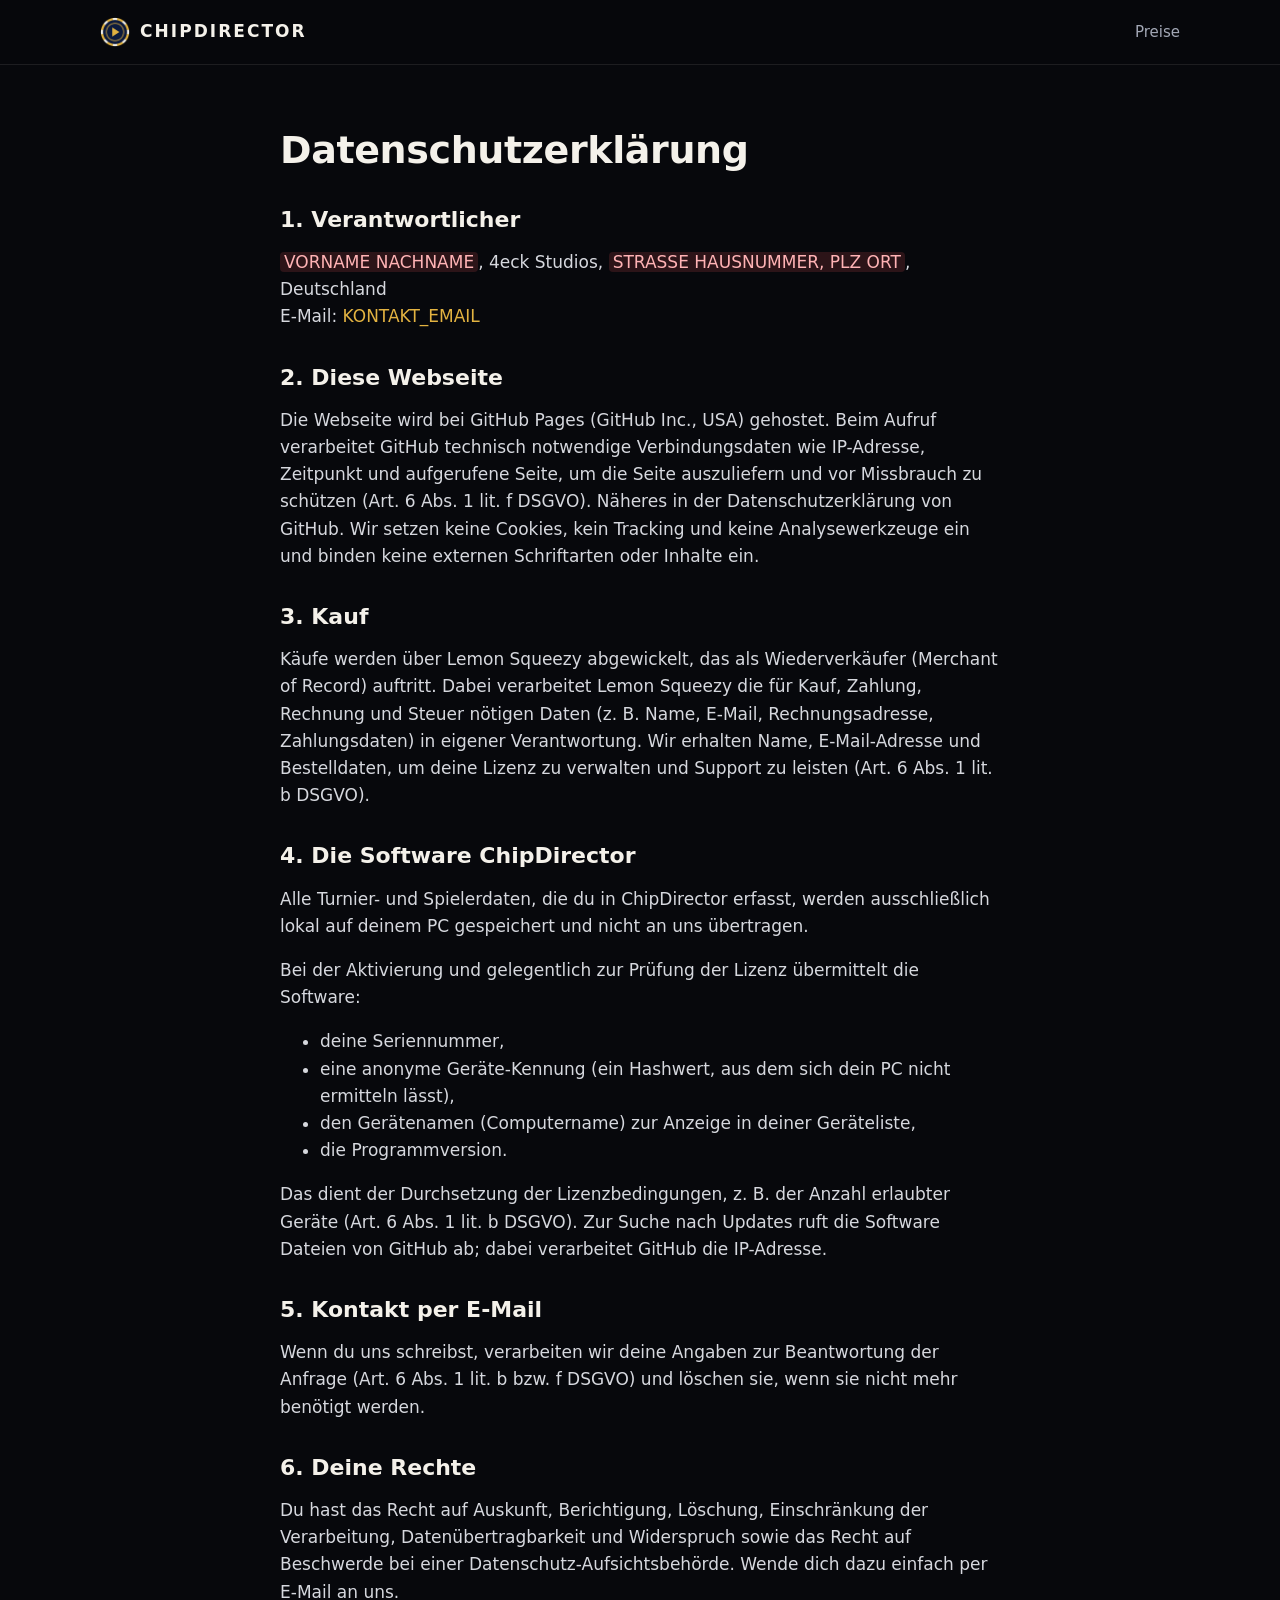
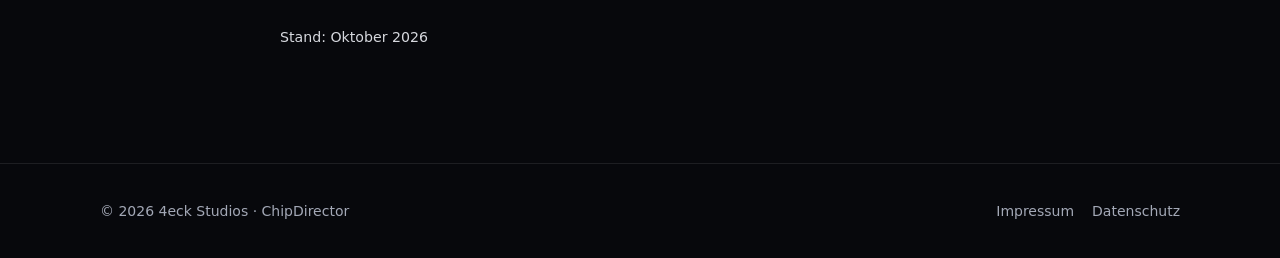
==== datenschutz.html @ cff4b78f "Webseite (statisch, für GitHub Pages) mit Impressum/Datenschutz-Platzhaltern Co-Authored-By: Claude " ====
<!doctype html>
<html lang="de">
  <head>
    <meta charset="utf-8" />
    <meta name="viewport" content="width=device-width, initial-scale=1" />
    <title>Datenschutz – ChipDirector</title>
    <meta name="robots" content="noindex, follow" />
    <link rel="icon" type="image/png" href="assets/favicon.png" />
    <link rel="stylesheet" href="styles.css" />
  </head>
  <body>
    <header class="site-header">
      <div class="wrap">
        <a class="brand" href="./"><img src="assets/favicon.png" alt="" width="30" height="30" />ChipDirector</a>
        <nav class="nav"><a href="./#preise">Preise</a></nav>
      </div>
    </header>

    <main class="wrap legal">
      <h1>Datenschutzerklärung</h1>

      <h2>1. Verantwortlicher</h2>
      <p>
        <span class="placeholder">VORNAME NACHNAME</span>, 4eck Studios,
        <span class="placeholder">STRASSE HAUSNUMMER, PLZ ORT</span>, Deutschland<br />
        E-Mail: <a href="mailto:KONTAKT_EMAIL">KONTAKT_EMAIL</a>
      </p>

      <h2>2. Diese Webseite</h2>
      <p>
        Die Webseite wird bei GitHub Pages (GitHub Inc., USA) gehostet. Beim Aufruf verarbeitet GitHub
        technisch notwendige Verbindungsdaten wie IP-Adresse, Zeitpunkt und aufgerufene Seite, um die Seite
        auszuliefern und vor Missbrauch zu schützen (Art. 6 Abs. 1 lit. f DSGVO). Näheres in der
        Datenschutzerklärung von GitHub. Wir setzen keine Cookies, kein Tracking und keine Analysewerkzeuge
        ein und binden keine externen Schriftarten oder Inhalte ein.
      </p>

      <h2>3. Kauf</h2>
      <p>
        Käufe werden über Lemon Squeezy abgewickelt, das als Wiederverkäufer (Merchant of Record) auftritt.
        Dabei verarbeitet Lemon Squeezy die für Kauf, Zahlung, Rechnung und Steuer nötigen Daten (z. B.
        Name, E-Mail, Rechnungsadresse, Zahlungsdaten) in eigener Verantwortung. Wir erhalten Name,
        E-Mail-Adresse und Bestelldaten, um deine Lizenz zu verwalten und Support zu leisten
        (Art. 6 Abs. 1 lit. b DSGVO).
      </p>

      <h2>4. Die Software ChipDirector</h2>
      <p>
        Alle Turnier- und Spielerdaten, die du in ChipDirector erfasst, werden ausschließlich lokal auf
        deinem PC gespeichert und nicht an uns übertragen.
      </p>
      <p>Bei der Aktivierung und gelegentlich zur Prüfung der Lizenz übermittelt die Software:</p>
      <ul>
        <li>deine Seriennummer,</li>
        <li>eine anonyme Geräte-Kennung (ein Hashwert, aus dem sich dein PC nicht ermitteln lässt),</li>
        <li>den Gerätenamen (Computername) zur Anzeige in deiner Geräteliste,</li>
        <li>die Programmversion.</li>
      </ul>
      <p>
        Das dient der Durchsetzung der Lizenzbedingungen, z. B. der Anzahl erlaubter Geräte
        (Art. 6 Abs. 1 lit. b DSGVO). Zur Suche nach Updates ruft die Software Dateien von GitHub ab;
        dabei verarbeitet GitHub die IP-Adresse.
      </p>

      <h2>5. Kontakt per E-Mail</h2>
      <p>
        Wenn du uns schreibst, verarbeiten wir deine Angaben zur Beantwortung der Anfrage
        (Art. 6 Abs. 1 lit. b bzw. f DSGVO) und löschen sie, wenn sie nicht mehr benötigt werden.
      </p>

      <h2>6. Deine Rechte</h2>
      <p>
        Du hast das Recht auf Auskunft, Berichtigung, Löschung, Einschränkung der Verarbeitung,
        Datenübertragbarkeit und Widerspruch sowie das Recht auf Beschwerde bei einer
        Datenschutz-Aufsichtsbehörde. Wende dich dazu einfach per E-Mail an uns.
      </p>

      <p><small>Stand: Oktober 2026</small></p>
    </main>

    <footer class="site-footer">
      <div class="wrap">
        <span>© 2026 4eck Studios · ChipDirector</span>
        <nav aria-label="Rechtliches">
          <a href="impressum.html">Impressum</a>
          <a href="datenschutz.html">Datenschutz</a>
        </nav>
      </div>
    </footer>
  </body>
</html>
---- styles.css ----
:root {
  --bg: #07080c;
  --bg-2: #0d1018;
  --surface: #141823;
  --surface-2: #1b2030;
  --line: rgba(255, 255, 255, 0.09);
  --text: #f4f1ea;
  --muted: #a3a8b6;
  --gold: #e3b341;
  --gold-2: #f2cf73;
  --green: #34c281;
  --red: #ff5a5f;
  --radius: 16px;
  --max: 1120px;
  --font: "Segoe UI", system-ui, -apple-system, "Helvetica Neue", Arial, sans-serif;
  --font-display: "Bahnschrift", "Segoe UI", system-ui, sans-serif;
}

* {
  box-sizing: border-box;
}

html {
  scroll-behavior: smooth;
}

body {
  margin: 0;
  overflow-x: hidden;
  background: var(--bg);
  color: var(--text);
  font-family: var(--font);
  font-size: 17px;
  line-height: 1.6;
  -webkit-font-smoothing: antialiased;
}

img {
  max-width: 100%;
  display: block;
}

a {
  color: var(--gold);
  text-decoration: none;
}
a:hover {
  text-decoration: underline;
}

.wrap {
  width: 100%;
  max-width: var(--max);
  margin: 0 auto;
  padding: 0 20px;
}

/* --- Header ------------------------------------------------------------- */

.site-header {
  position: sticky;
  top: 0;
  z-index: 10;
  background: rgba(7, 8, 12, 0.82);
  backdrop-filter: blur(12px);
  border-bottom: 1px solid var(--line);
}
.site-header .wrap {
  display: flex;
  align-items: center;
  justify-content: space-between;
  gap: 16px;
  height: 64px;
}
.brand {
  display: flex;
  align-items: center;
  gap: 10px;
  color: var(--text);
  font-family: var(--font-display);
  font-weight: 700;
  letter-spacing: 0.12em;
  text-transform: uppercase;
}
.brand:hover {
  text-decoration: none;
}
.brand img {
  width: 30px;
  height: 30px;
}
.nav {
  display: flex;
  align-items: center;
  gap: 22px;
  font-size: 15px;
}
.nav a {
  color: var(--muted);
}
.nav a:hover {
  color: var(--text);
  text-decoration: none;
}
.nav a.btn-gold,
.nav a.btn-gold:hover {
  color: #1a1407;
}

/* --- Buttons ------------------------------------------------------------ */

.btn {
  display: inline-flex;
  align-items: center;
  justify-content: center;
  gap: 8px;
  padding: 13px 24px;
  border-radius: 999px;
  border: 1px solid transparent;
  font-weight: 650;
  font-size: 16px;
  letter-spacing: 0.02em;
  cursor: pointer;
  transition: transform 0.15s ease, filter 0.15s ease, border-color 0.15s ease;
}
.btn:hover {
  text-decoration: none;
  transform: translateY(-1px);
}
.btn-gold {
  background: linear-gradient(180deg, var(--gold-2), var(--gold));
  color: #1a1407;
}
.btn-gold:hover {
  filter: brightness(1.06);
}
.btn-ghost {
  border-color: rgba(255, 255, 255, 0.2);
  color: var(--text);
}
.btn-ghost:hover {
  border-color: var(--gold);
  color: var(--gold);
}
.btn-small {
  padding: 8px 16px;
  font-size: 14px;
}

/* --- Hero --------------------------------------------------------------- */

.hero {
  position: relative;
  overflow: hidden;
  padding: 80px 0 72px;
  background:
    radial-gradient(900px 500px at 80% -10%, rgba(227, 179, 65, 0.16), transparent 60%),
    radial-gradient(700px 500px at -10% 30%, rgba(52, 194, 129, 0.1), transparent 60%),
    var(--bg);
}
.hero .wrap {
  display: grid;
  grid-template-columns: 1.05fr 1fr;
  gap: 48px;
  align-items: center;
}
.eyebrow {
  display: inline-block;
  margin-bottom: 18px;
  padding: 6px 12px;
  border: 1px solid rgba(227, 179, 65, 0.35);
  border-radius: 999px;
  color: var(--gold-2);
  font-size: 13px;
  font-weight: 600;
  letter-spacing: 0.08em;
  text-transform: uppercase;
}
h1,
h2,
h3 {
  font-family: var(--font-display);
  line-height: 1.15;
  margin: 0;
}
h1 {
  font-size: clamp(36px, 5vw, 58px);
  font-weight: 700;
  letter-spacing: -0.01em;
}
h1 em {
  font-style: normal;
  color: var(--gold);
}
.lead {
  margin: 20px 0 30px;
  max-width: 34em;
  color: var(--muted);
  font-size: 19px;
}
.hero-actions {
  display: flex;
  flex-wrap: wrap;
  gap: 12px;
}
.hero-note {
  margin-top: 16px;
  color: var(--muted);
  font-size: 14px;
}

/* Clock mock-up */
.screen {
  position: relative;
  border-radius: 18px;
  padding: 10px;
  background: linear-gradient(180deg, #2a2f3d, #12151d);
  box-shadow: 0 40px 80px rgba(0, 0, 0, 0.55), 0 0 0 1px rgba(255, 255, 255, 0.06);
}
.screen-inner {
  border-radius: 12px;
  overflow: hidden;
  background:
    radial-gradient(600px 300px at 50% 0%, rgba(227, 179, 65, 0.18), transparent 70%),
    linear-gradient(180deg, #0b0d14, #07080c);
  padding: 22px 22px 18px;
  aspect-ratio: 16 / 10;
  display: grid;
  grid-template-rows: auto 1fr auto;
  gap: 10px;
}
.mock-top {
  display: flex;
  justify-content: space-between;
  font-size: 12px;
  color: var(--muted);
  letter-spacing: 0.12em;
  text-transform: uppercase;
}
.mock-top b {
  color: var(--gold);
  font-weight: 700;
}
.mock-center {
  display: grid;
  place-items: center;
  text-align: center;
}
.mock-level {
  color: var(--gold-2);
  font-size: 13px;
  letter-spacing: 0.3em;
  text-transform: uppercase;
}
.mock-time {
  font-family: var(--font-display);
  font-size: clamp(48px, 8vw, 92px);
  font-weight: 700;
  line-height: 1;
  font-variant-numeric: tabular-nums;
  letter-spacing: 0.02em;
}
.mock-blinds {
  font-size: clamp(16px, 2.2vw, 22px);
  color: var(--text);
}
.mock-blinds span {
  color: var(--muted);
  font-size: 0.75em;
  margin-left: 6px;
}
.mock-bar {
  height: 6px;
  border-radius: 99px;
  background: rgba(255, 255, 255, 0.08);
  overflow: hidden;
  margin-top: 12px;
  width: min(360px, 70%);
}
.mock-bar i {
  display: block;
  height: 100%;
  width: 62%;
  background: linear-gradient(90deg, var(--gold), var(--gold-2));
}
.mock-stats {
  display: grid;
  grid-template-columns: repeat(4, 1fr);
  gap: 8px;
}
.mock-stats div {
  border: 1px solid var(--line);
  border-radius: 10px;
  padding: 8px 10px;
  background: rgba(255, 255, 255, 0.025);
}
.mock-stats small {
  display: block;
  color: var(--muted);
  font-size: 10px;
  letter-spacing: 0.12em;
  text-transform: uppercase;
}
.mock-stats strong {
  font-size: 16px;
}

/* --- Sections ----------------------------------------------------------- */

section {
  padding: 84px 0;
}
.section-alt {
  background: var(--bg-2);
  border-top: 1px solid var(--line);
  border-bottom: 1px solid var(--line);
}
.section-head {
  max-width: 720px;
  margin: 0 auto 48px;
  text-align: center;
}
.section-head h2 {
  font-size: clamp(28px, 3.6vw, 40px);
}
.section-head p {
  margin: 14px 0 0;
  color: var(--muted);
}

.grid {
  display: grid;
  gap: 20px;
}
.grid-3 {
  grid-template-columns: repeat(3, 1fr);
}
.grid-2 {
  grid-template-columns: repeat(2, 1fr);
}

.card {
  border: 1px solid var(--line);
  border-radius: var(--radius);
  background: var(--surface);
  padding: 26px;
}
.card h3 {
  font-size: 20px;
  margin-bottom: 8px;
}
.card p {
  margin: 0;
  color: var(--muted);
  font-size: 16px;
}
.icon {
  display: grid;
  place-items: center;
  width: 44px;
  height: 44px;
  margin-bottom: 16px;
  border-radius: 12px;
  background: rgba(227, 179, 65, 0.12);
  color: var(--gold);
  font-size: 22px;
}

.steps {
  counter-reset: step;
}
.steps .card {
  position: relative;
  padding-top: 56px;
}
.steps .card::before {
  counter-increment: step;
  content: counter(step);
  position: absolute;
  top: 20px;
  left: 26px;
  font-family: var(--font-display);
  font-size: 26px;
  font-weight: 700;
  color: var(--gold);
}

/* --- Pricing ------------------------------------------------------------ */

.pricing {
  max-width: 860px;
  margin: 0 auto;
}
.plan {
  display: flex;
  flex-direction: column;
  gap: 18px;
}
.plan.featured {
  border-color: rgba(227, 179, 65, 0.55);
  background: linear-gradient(180deg, rgba(227, 179, 65, 0.08), var(--surface) 45%);
}
.plan-name {
  font-size: 14px;
  font-weight: 700;
  letter-spacing: 0.14em;
  text-transform: uppercase;
  color: var(--gold-2);
}
.price {
  font-family: var(--font-display);
  font-size: 48px;
  font-weight: 700;
  line-height: 1;
}
.price small {
  font-family: var(--font);
  font-size: 15px;
  font-weight: 400;
  color: var(--muted);
}
.plan ul {
  list-style: none;
  margin: 0;
  padding: 0;
  display: grid;
  gap: 10px;
  color: var(--muted);
  font-size: 16px;
}
.plan li::before {
  content: "✓";
  color: var(--green);
  font-weight: 700;
  margin-right: 10px;
}
.plan .btn {
  margin-top: auto;
}
.pricing-note {
  margin-top: 22px;
  text-align: center;
  color: var(--muted);
  font-size: 14px;
}

/* --- FAQ ---------------------------------------------------------------- */

.faq {
  max-width: 800px;
  margin: 0 auto;
  display: grid;
  gap: 12px;
}
.faq details {
  border: 1px solid var(--line);
  border-radius: 12px;
  background: var(--surface);
  padding: 4px 22px;
}
.faq summary {
  cursor: pointer;
  padding: 16px 0;
  font-weight: 650;
  list-style: none;
}
.faq summary::-webkit-details-marker {
  display: none;
}
.faq summary::after {
  content: "+";
  float: right;
  color: var(--gold);
  font-size: 20px;
  line-height: 1;
}
.faq details[open] summary::after {
  content: "–";
}
.faq details p {
  margin: 0 0 18px;
  color: var(--muted);
}

/* --- CTA + footer ------------------------------------------------------- */

.cta {
  text-align: center;
}
.cta h2 {
  font-size: clamp(28px, 3.6vw, 40px);
  margin-bottom: 14px;
}
.cta p {
  color: var(--muted);
  margin: 0 0 28px;
}

.site-footer {
  border-top: 1px solid var(--line);
  padding: 36px 0;
  color: var(--muted);
  font-size: 14px;
}
.site-footer .wrap {
  display: flex;
  flex-wrap: wrap;
  justify-content: space-between;
  gap: 16px;
}
.site-footer nav {
  display: flex;
  flex-wrap: wrap;
  gap: 18px;
}
.site-footer a {
  color: var(--muted);
}
.site-footer a:hover {
  color: var(--text);
}

/* --- Legal pages -------------------------------------------------------- */

.legal {
  max-width: 760px;
  padding: 64px 20px 96px;
}
.legal h1 {
  font-size: 38px;
  margin-bottom: 28px;
}
.legal h2 {
  font-size: 22px;
  margin: 34px 0 10px;
}
.legal p,
.legal li {
  color: #d6d8de;
}
.placeholder {
  background: rgba(255, 90, 95, 0.15);
  border-radius: 4px;
  padding: 0 4px;
  color: #ffb3b5;
}

/* --- Responsive --------------------------------------------------------- */

@media (max-width: 900px) {
  .hero .wrap,
  .grid-3,
  .grid-2 {
    grid-template-columns: minmax(0, 1fr);
  }
  .screen-inner {
    aspect-ratio: auto;
  }
  .hero {
    padding-top: 48px;
  }
  .nav .hide-sm {
    display: none;
  }
  section {
    padding: 64px 0;
  }
}

@media (max-width: 520px) {
  body {
    font-size: 16px;
  }
  .wrap {
    padding: 0 16px;
  }
  .brand {
    letter-spacing: 0.06em;
  }
  .lead {
    font-size: 17px;
  }
  .hero-actions .btn {
    width: 100%;
  }
  .card {
    padding: 22px;
  }
  .mock-stats {
    grid-template-columns: repeat(2, 1fr);
  }
  .nav {
    gap: 14px;
  }
}
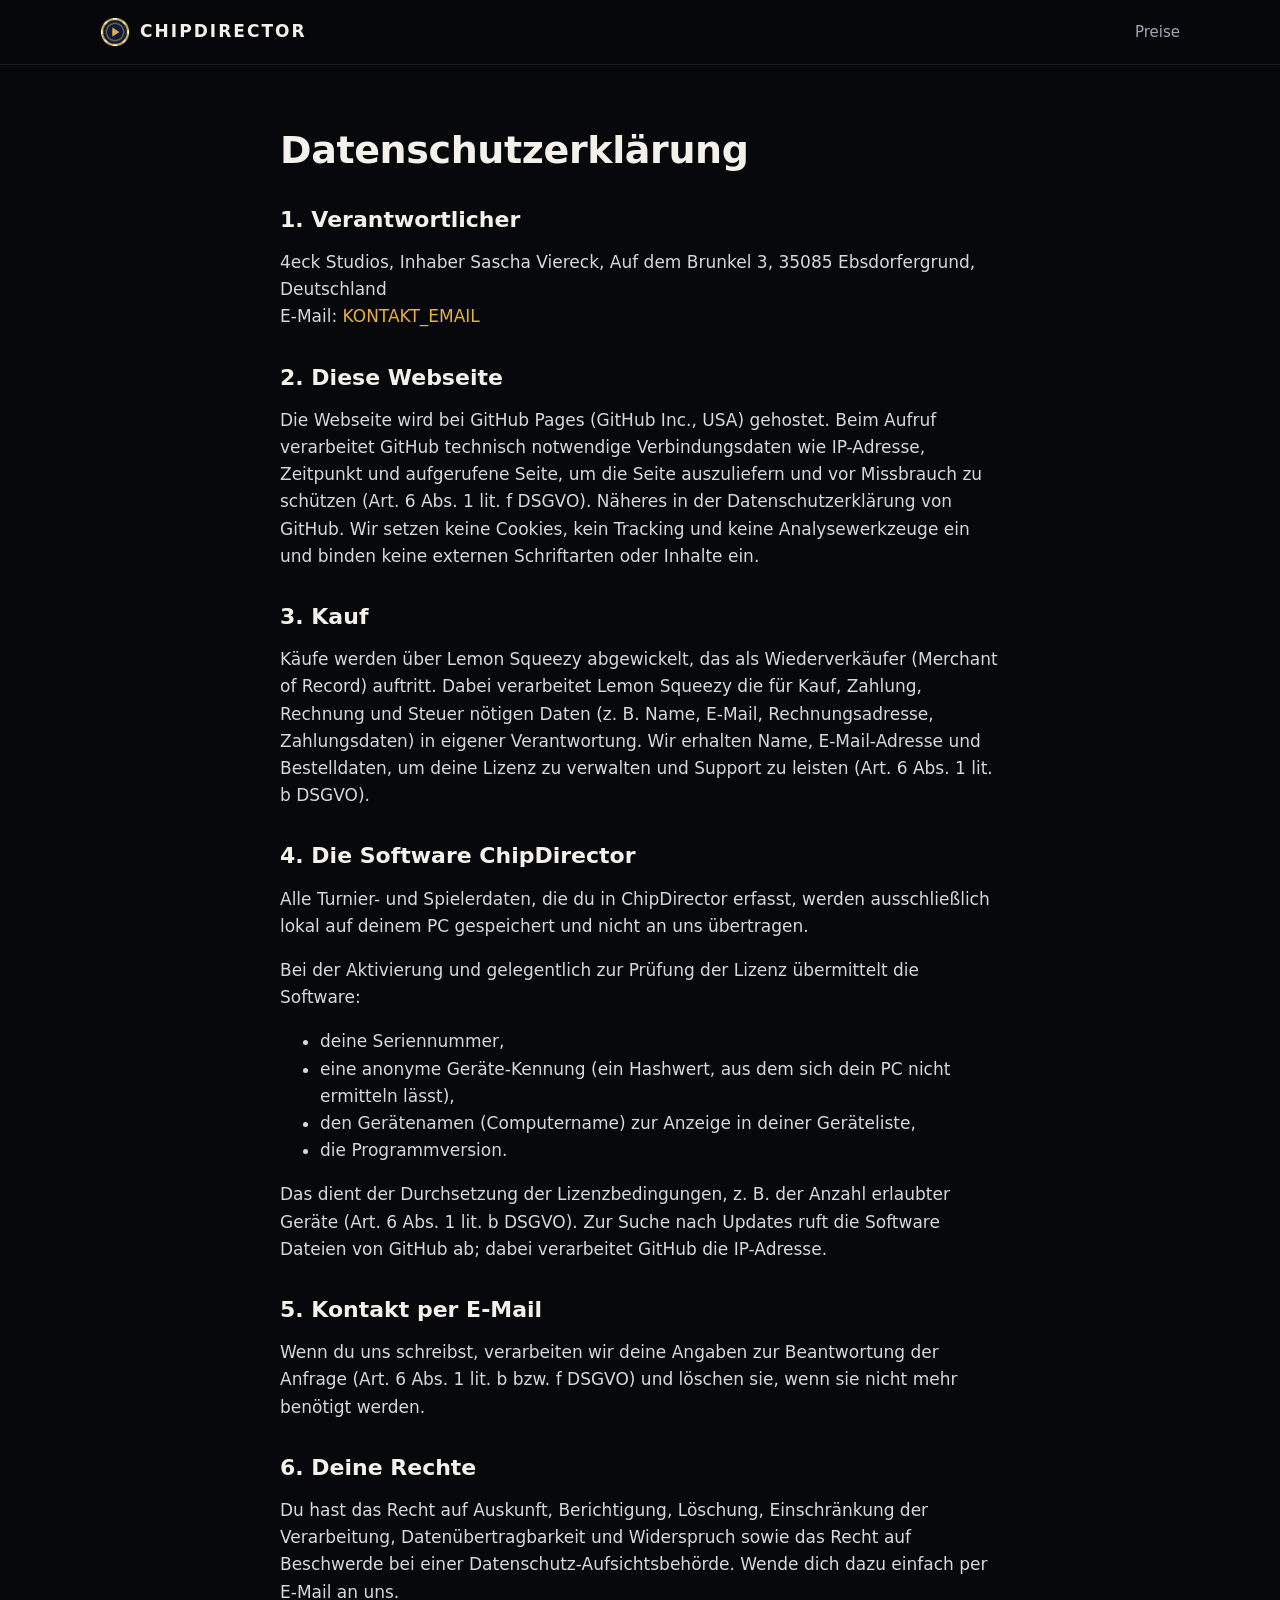
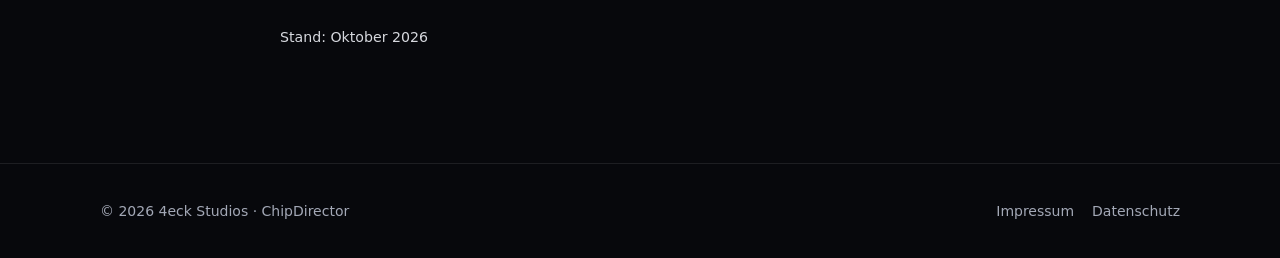
==== commit a0971037: "Webseite: Impressumsdaten 4eck Studios Co-Authored-By: Claude Opus 5.5 <noreply@anthropic.com>" ====
--- a/datenschutz.html
+++ b/datenschutz.html
@@ -21,8 +21,7 @@
 
       <h2>1. Verantwortlicher</h2>
       <p>
-        <span class="placeholder">VORNAME NACHNAME</span>, 4eck Studios,
-        <span class="placeholder">STRASSE HAUSNUMMER, PLZ ORT</span>, Deutschland<br />
+        4eck Studios, Inhaber Sascha Viereck, Auf dem Brunkel 3, 35085 Ebsdorfergrund, Deutschland<br />
         E-Mail: <a href="mailto:KONTAKT_EMAIL">KONTAKT_EMAIL</a>
       </p>
 
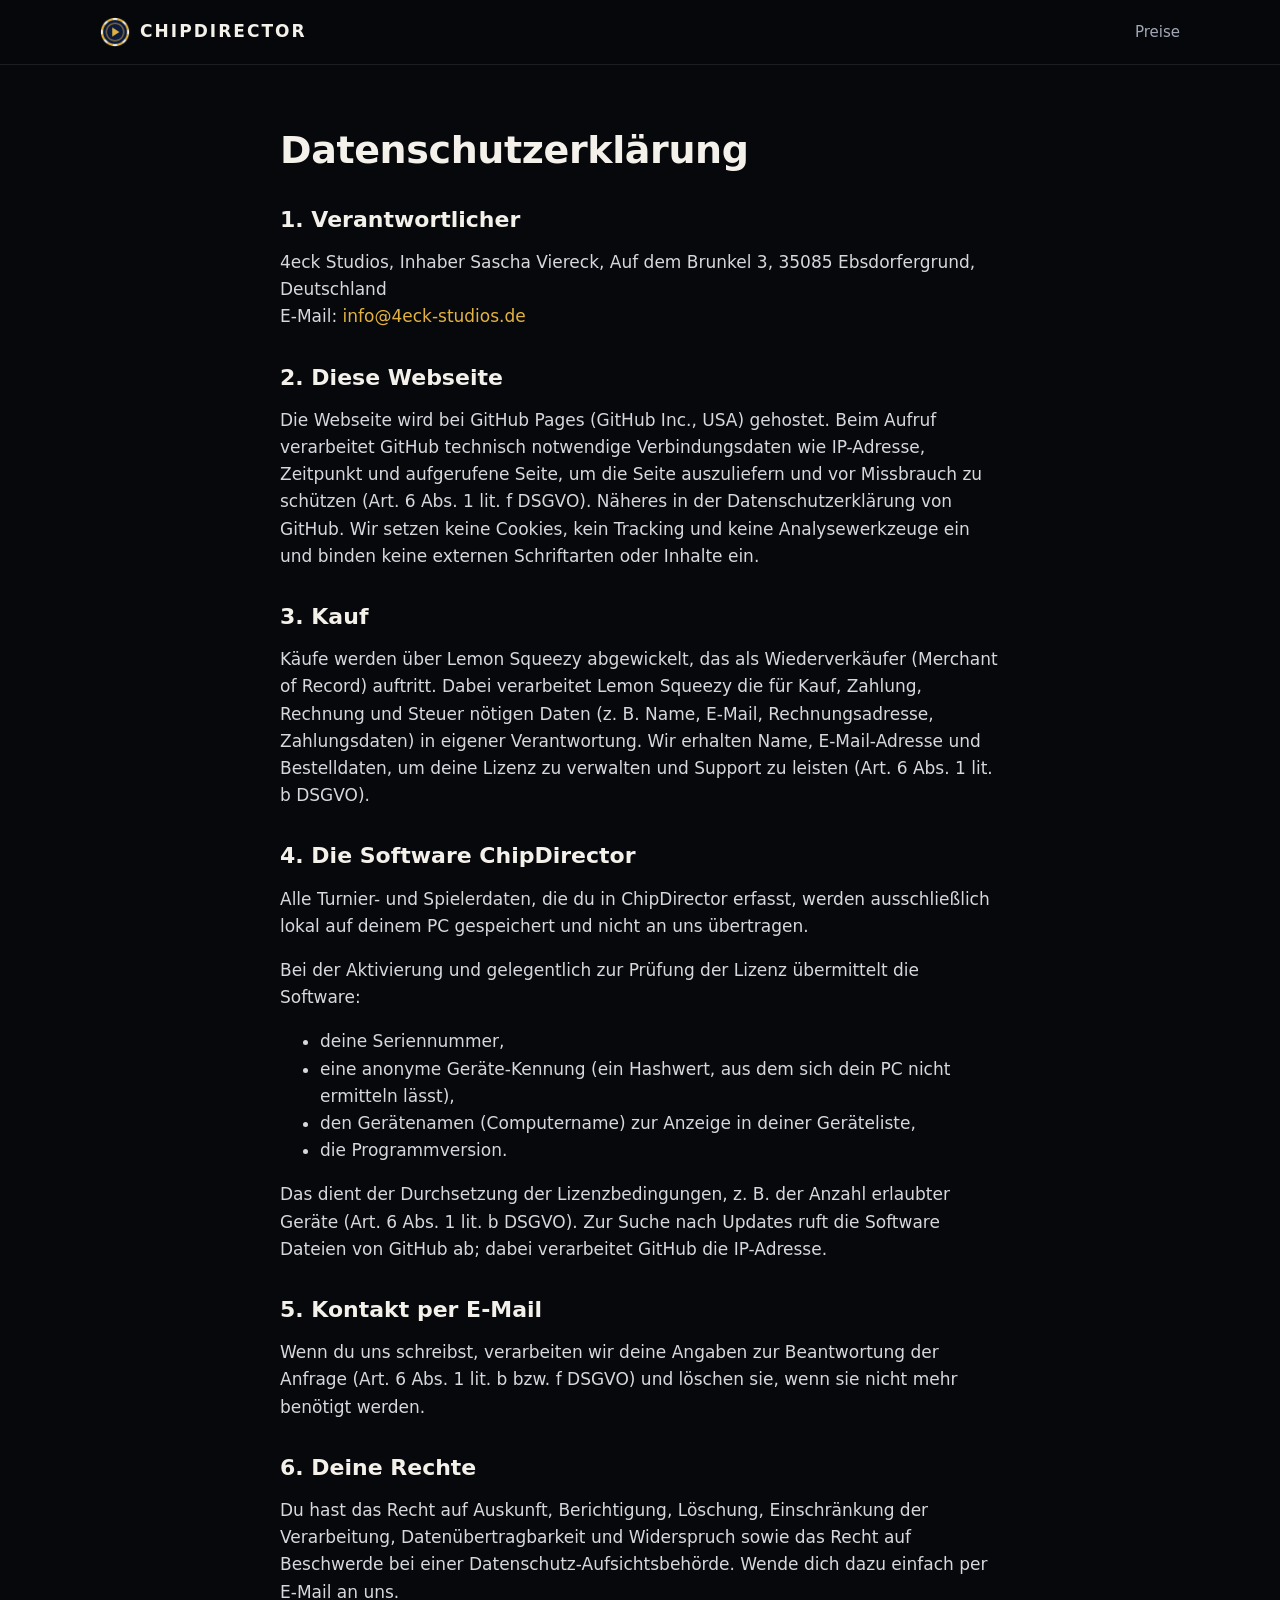
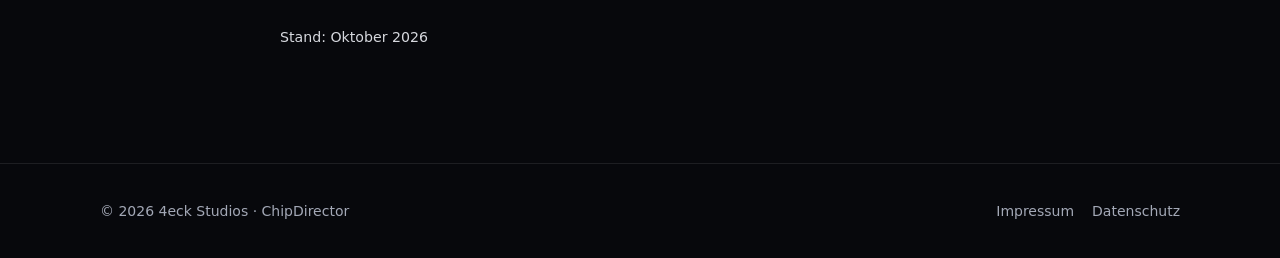
==== commit a176a6cc: "Webseite: Kontakt info@4eck-studios.de Co-Authored-By: Claude Opus 5.5 <noreply@anthropic.com>" ====
--- a/datenschutz.html
+++ b/datenschutz.html
@@ -22,7 +22,7 @@
       <h2>1. Verantwortlicher</h2>
       <p>
         4eck Studios, Inhaber Sascha Viereck, Auf dem Brunkel 3, 35085 Ebsdorfergrund, Deutschland<br />
-        E-Mail: <a href="mailto:KONTAKT_EMAIL">KONTAKT_EMAIL</a>
+        E-Mail: <a href="mailto:info@4eck-studios.de">info@4eck-studios.de</a>
       </p>
 
       <h2>2. Diese Webseite</h2>
